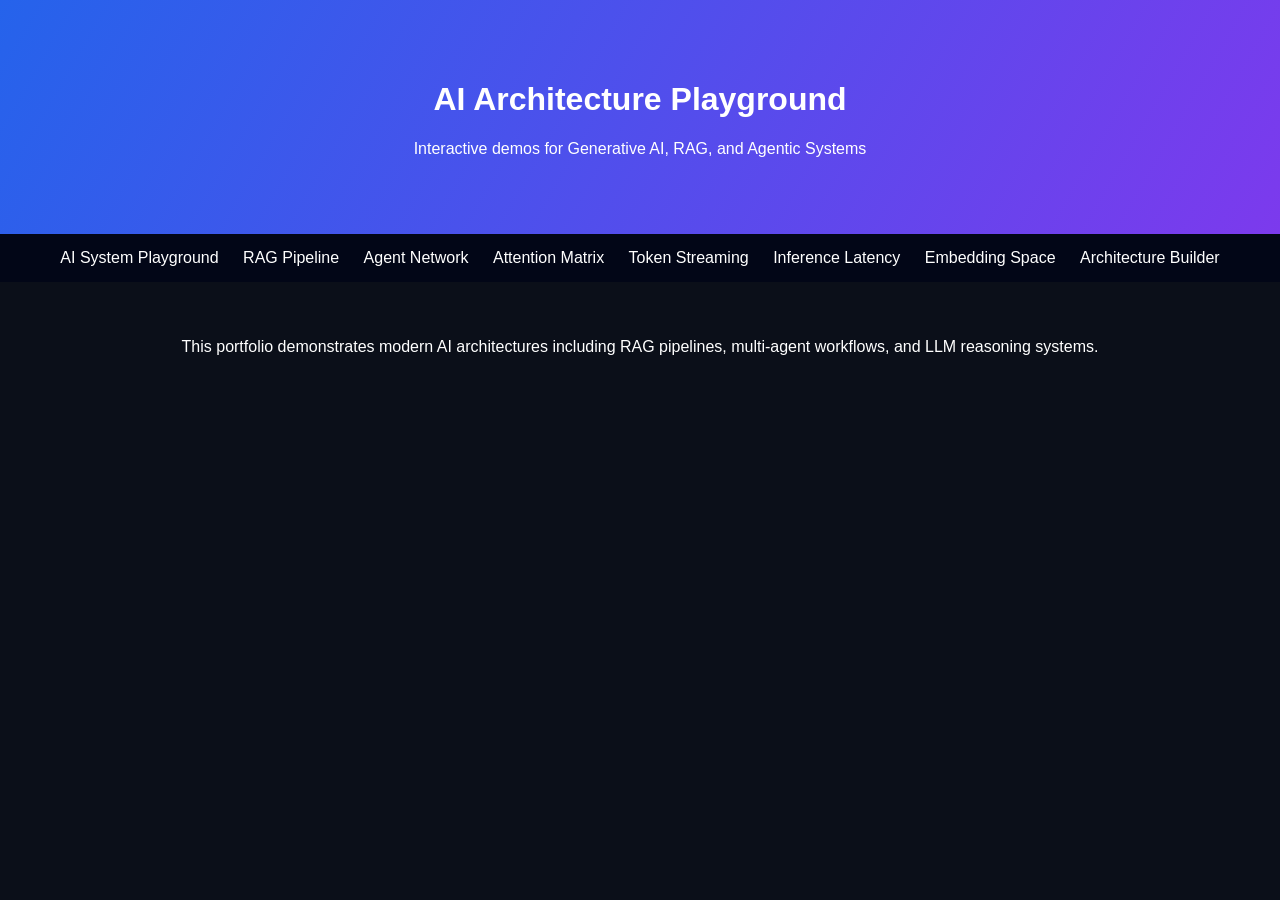
==== index.html @ c8fd13f8 "Add files via upload" ====
<!DOCTYPE html>
<html>
<head>
<meta charset="UTF-8">
<title>Biswadeep Sanyal | AI Architect Playground</title>
<style>
body{font-family:Arial;background:#0b0f19;color:white;text-align:center;margin:0}
header{padding:60px;background:linear-gradient(120deg,#2563eb,#7c3aed)}
nav{background:#020617;padding:15px}
nav a{color:white;margin:10px;text-decoration:none}
section{padding:40px}
</style>
</head>

<body>

<header>
<h1>AI Architecture Playground</h1>
<p>Interactive demos for Generative AI, RAG, and Agentic Systems</p>
</header>

<nav>
<a href="ai-playground.html">AI System Playground</a>
<a href="rag-animation.html">RAG Pipeline</a>
<a href="agent-network.html">Agent Network</a>
<a href="attention-matrix.html">Attention Matrix</a>
<a href="token-streaming.html">Token Streaming</a>
<a href="latency-simulator.html">Inference Latency</a>
<a href="embedding-visualization.html">Embedding Space</a>
<a href="architecture-builder.html">Architecture Builder</a>
</nav>

<section>
<p>This portfolio demonstrates modern AI architectures including RAG pipelines, 
multi-agent workflows, and LLM reasoning systems.</p>
</section>

</body>
</html>
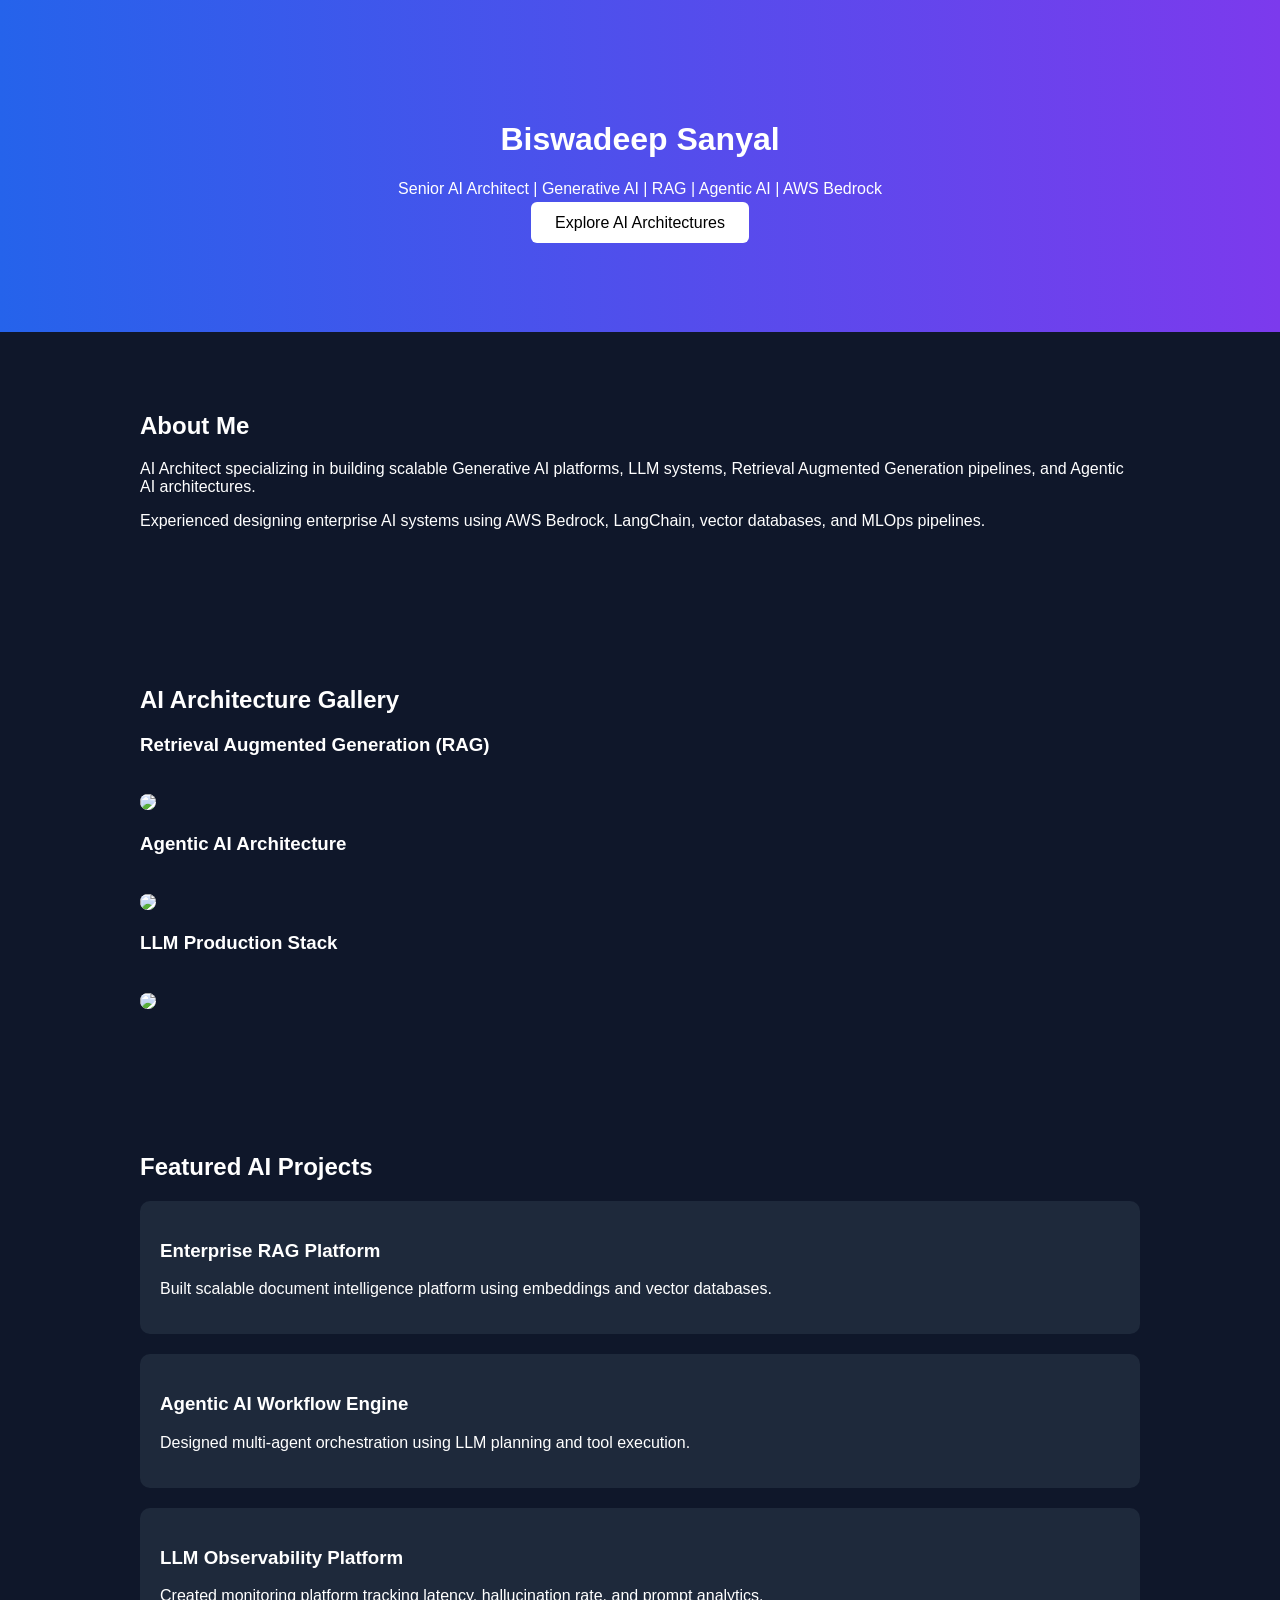
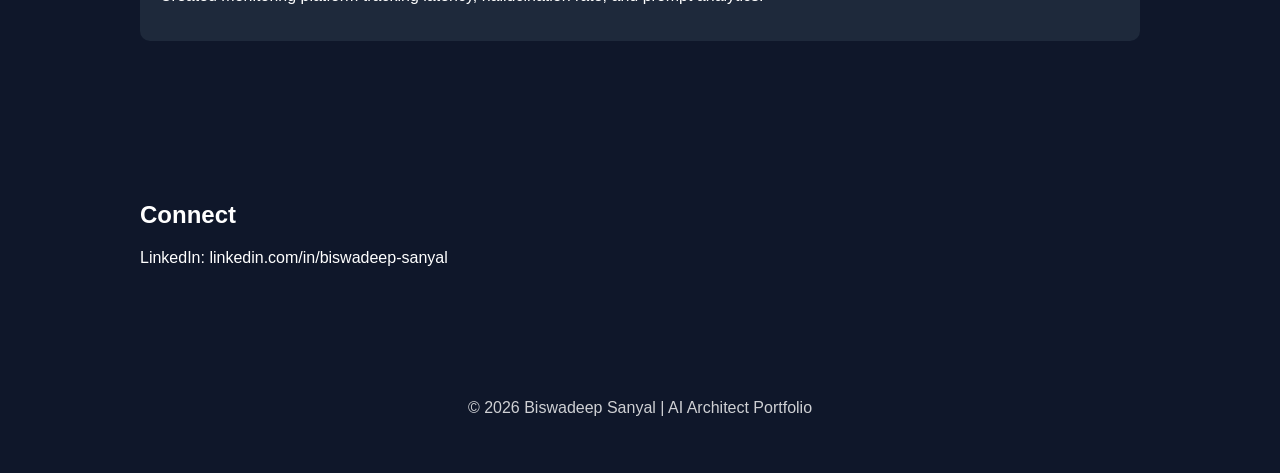
==== commit 907da84e: "Add files via upload" ====
--- a/index.html
+++ b/index.html
@@ -1,40 +1,81 @@
 
 <!DOCTYPE html>
-<html>
+<html lang="en">
 <head>
 <meta charset="UTF-8">
-<title>Biswadeep Sanyal | AI Architect Playground</title>
-<style>
-body{font-family:Arial;background:#0b0f19;color:white;text-align:center;margin:0}
-header{padding:60px;background:linear-gradient(120deg,#2563eb,#7c3aed)}
-nav{background:#020617;padding:15px}
-nav a{color:white;margin:10px;text-decoration:none}
-section{padding:40px}
-</style>
+<meta name="viewport" content="width=device-width, initial-scale=1.0">
+<title>Biswadeep Sanyal | AI Architect</title>
+<link rel="stylesheet" href="style.css">
 </head>
 
 <body>
 
 <header>
-<h1>AI Architecture Playground</h1>
-<p>Interactive demos for Generative AI, RAG, and Agentic Systems</p>
+<h1>Biswadeep Sanyal</h1>
+<p>Senior AI Architect | Generative AI | RAG | Agentic AI | AWS Bedrock</p>
+<a class="btn" href="#architectures">Explore AI Architectures</a>
 </header>
 
-<nav>
-<a href="ai-playground.html">AI System Playground</a>
-<a href="rag-animation.html">RAG Pipeline</a>
-<a href="agent-network.html">Agent Network</a>
-<a href="attention-matrix.html">Attention Matrix</a>
-<a href="token-streaming.html">Token Streaming</a>
-<a href="latency-simulator.html">Inference Latency</a>
-<a href="embedding-visualization.html">Embedding Space</a>
-<a href="architecture-builder.html">Architecture Builder</a>
-</nav>
+<section id="about">
+<h2>About Me</h2>
+<p>
+AI Architect specializing in building scalable Generative AI platforms,
+LLM systems, Retrieval Augmented Generation pipelines, and Agentic AI architectures.
+</p>
+<p>
+Experienced designing enterprise AI systems using AWS Bedrock, LangChain,
+vector databases, and MLOps pipelines.
+</p>
+</section>
 
-<section>
-<p>This portfolio demonstrates modern AI architectures including RAG pipelines, 
-multi-agent workflows, and LLM reasoning systems.</p>
+<section id="architectures">
+<h2>AI Architecture Gallery</h2>
+
+<div class="diagram">
+<h3>Retrieval Augmented Generation (RAG)</h3>
+<img src="assets/rag.svg">
+</div>
+
+<div class="diagram">
+<h3>Agentic AI Architecture</h3>
+<img src="assets/agentic.svg">
+</div>
+
+<div class="diagram">
+<h3>LLM Production Stack</h3>
+<img src="assets/llmstack.svg">
+</div>
+
 </section>
+
+<section id="projects">
+<h2>Featured AI Projects</h2>
+
+<div class="project">
+<h3>Enterprise RAG Platform</h3>
+<p>Built scalable document intelligence platform using embeddings and vector databases.</p>
+</div>
+
+<div class="project">
+<h3>Agentic AI Workflow Engine</h3>
+<p>Designed multi-agent orchestration using LLM planning and tool execution.</p>
+</div>
+
+<div class="project">
+<h3>LLM Observability Platform</h3>
+<p>Created monitoring platform tracking latency, hallucination rate, and prompt analytics.</p>
+</div>
+
+</section>
+
+<section id="contact">
+<h2>Connect</h2>
+<p>LinkedIn: linkedin.com/in/biswadeep-sanyal</p>
+</section>
+
+<footer>
+<p>© 2026 Biswadeep Sanyal | AI Architect Portfolio</p>
+</footer>
 
 </body>
 </html>
--- a/style.css
+++ b/style.css
@@ -0,0 +1,47 @@
+
+body{
+font-family: Arial, sans-serif;
+background:#0f172a;
+color:white;
+margin:0;
+}
+
+header{
+text-align:center;
+padding:100px 20px;
+background:linear-gradient(90deg,#2563eb,#7c3aed);
+}
+
+.btn{
+background:white;
+color:black;
+padding:12px 24px;
+text-decoration:none;
+border-radius:6px;
+}
+
+section{
+padding:60px;
+max-width:1000px;
+margin:auto;
+}
+
+.diagram img{
+width:100%;
+margin-top:20px;
+background:white;
+border-radius:8px;
+}
+
+.project{
+background:#1e293b;
+padding:20px;
+margin:20px 0;
+border-radius:10px;
+}
+
+footer{
+text-align:center;
+padding:40px;
+opacity:.8;
+}
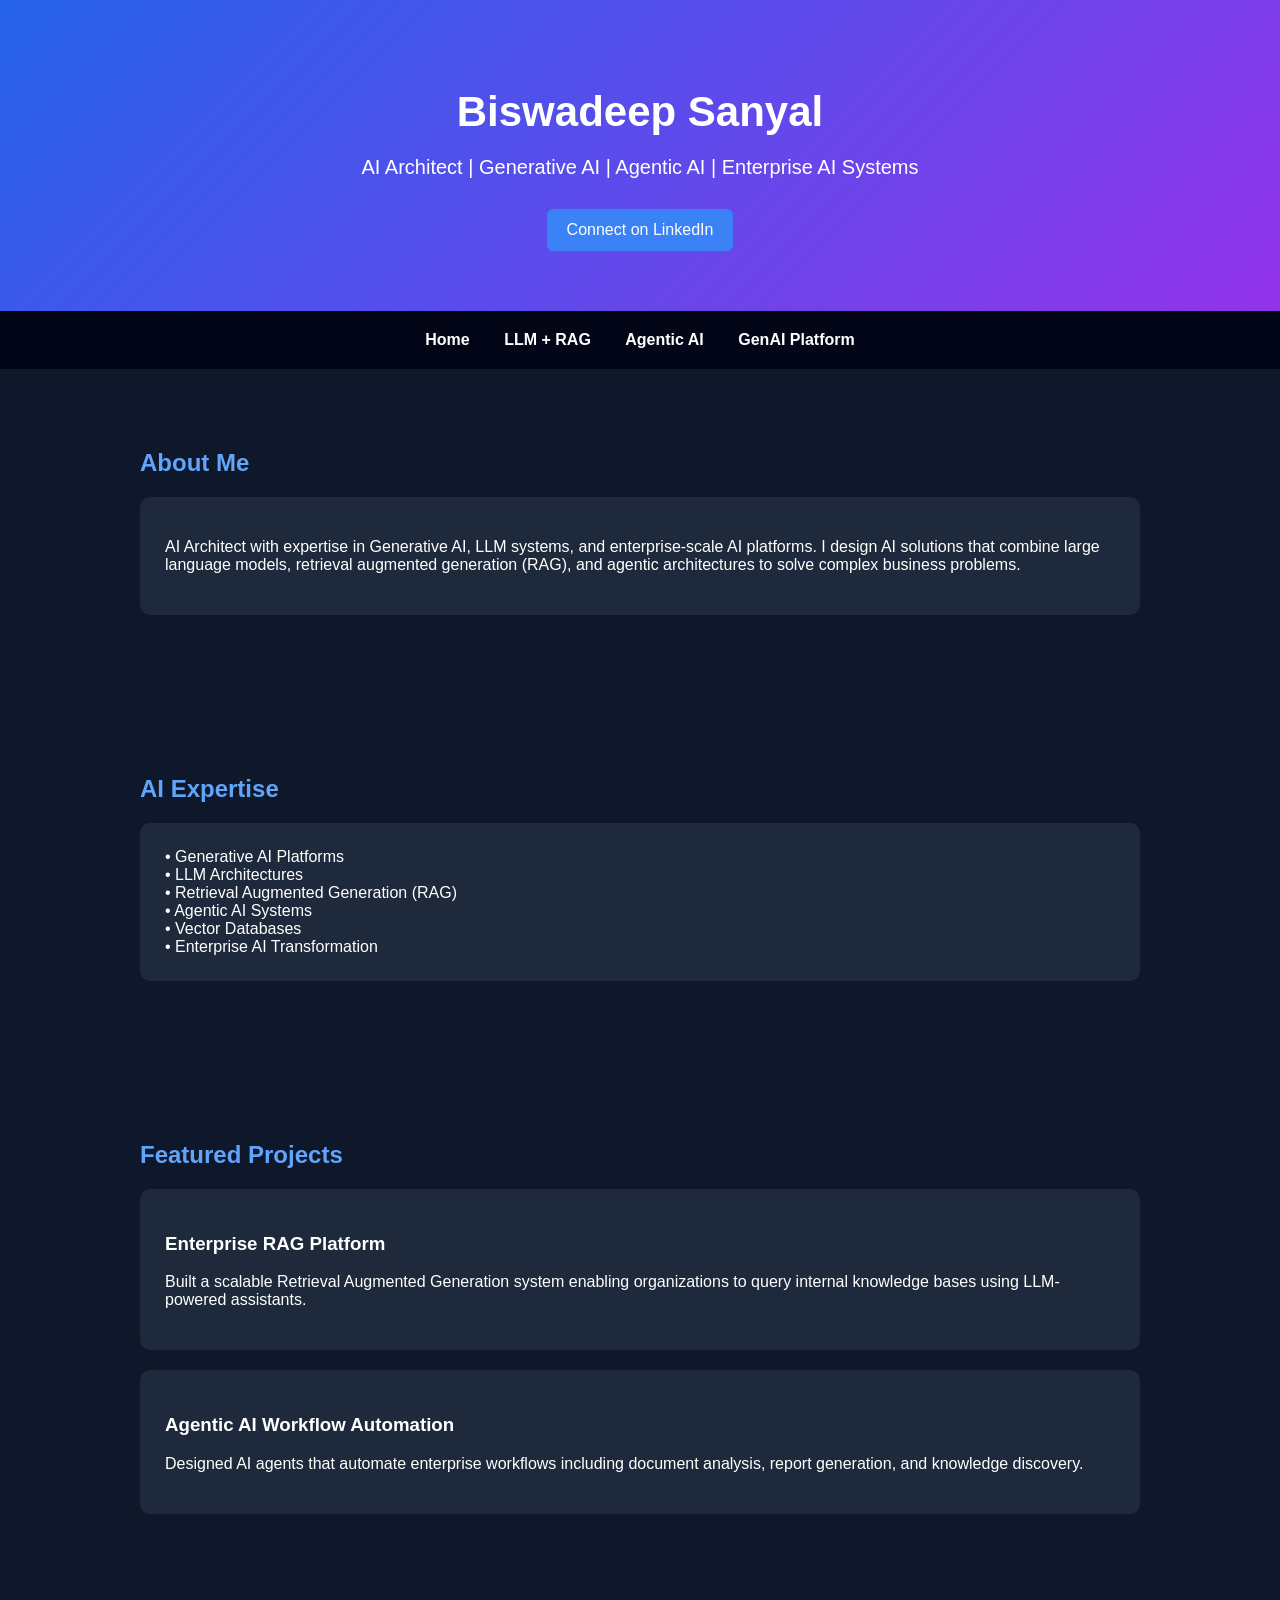
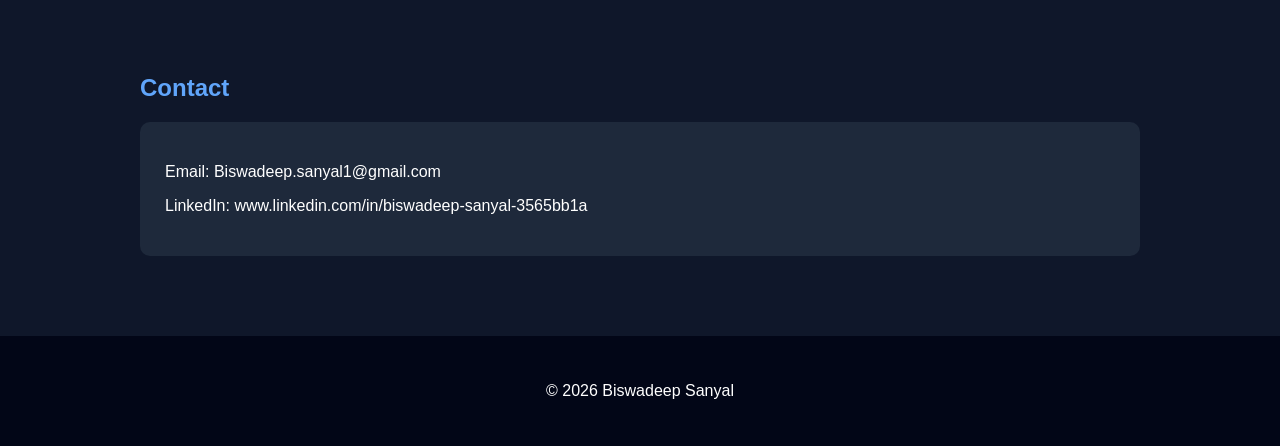
==== commit c54957a8: "Add files via upload" ====
--- a/index.html
+++ b/index.html
@@ -1,80 +1,182 @@
-
 <!DOCTYPE html>
 <html lang="en">
 <head>
 <meta charset="UTF-8">
 <meta name="viewport" content="width=device-width, initial-scale=1.0">
 <title>Biswadeep Sanyal | AI Architect</title>
-<link rel="stylesheet" href="style.css">
+
+<style>
+
+body{
+font-family: Arial, sans-serif;
+margin:0;
+background:#0f172a;
+color:white;
+}
+
+header{
+text-align:center;
+padding:60px 20px;
+background:linear-gradient(135deg,#2563eb,#9333ea);
+}
+
+header h1{
+font-size:42px;
+margin-bottom:10px;
+}
+
+header p{
+font-size:20px;
+}
+
+nav{
+text-align:center;
+padding:20px;
+background:#020617;
+}
+
+nav a{
+color:white;
+margin:15px;
+text-decoration:none;
+font-weight:bold;
+}
+
+section{
+padding:60px 20px;
+max-width:1000px;
+margin:auto;
+}
+
+h2{
+color:#60a5fa;
+margin-bottom:20px;
+}
+
+.card{
+background:#1e293b;
+padding:25px;
+margin-bottom:20px;
+border-radius:10px;
+}
+
+footer{
+text-align:center;
+padding:30px;
+background:#020617;
+}
+
+.button{
+display:inline-block;
+padding:12px 20px;
+margin-top:10px;
+background:#3b82f6;
+color:white;
+border-radius:6px;
+text-decoration:none;
+}
+
+</style>
 </head>
 
 <body>
 
 <header>
+
 <h1>Biswadeep Sanyal</h1>
-<p>Senior AI Architect | Generative AI | RAG | Agentic AI | AWS Bedrock</p>
-<a class="btn" href="#architectures">Explore AI Architectures</a>
+
+<p>AI Architect | Generative AI | Agentic AI | Enterprise AI Systems</p>
+
+<a class="button" href="https://linkedin.com/in/biswadeep-sanyal-3565bb1a">Connect on LinkedIn</a>
+
 </header>
 
-<section id="about">
+<nav>
+<a href="index.html">Home</a>
+<a href="rag-llm-architecture.html">LLM + RAG</a>
+<a href="agentic-multiagent-architecture.html">Agentic AI</a>
+<a href="enterprise-genai-platform.html">GenAI Platform</a>
+</nav>
+
+<section>
+
 <h2>About Me</h2>
+
+<div class="card">
+
 <p>
-AI Architect specializing in building scalable Generative AI platforms,
-LLM systems, Retrieval Augmented Generation pipelines, and Agentic AI architectures.
+AI Architect with expertise in Generative AI, LLM systems, and enterprise-scale AI platforms.
+I design AI solutions that combine large language models, retrieval augmented generation (RAG), 
+and agentic architectures to solve complex business problems.
 </p>
-<p>
-Experienced designing enterprise AI systems using AWS Bedrock, LangChain,
-vector databases, and MLOps pipelines.
-</p>
-</section>
 
-<section id="architectures">
-<h2>AI Architecture Gallery</h2>
-
-<div class="diagram">
-<h3>Retrieval Augmented Generation (RAG)</h3>
-<img src="assets/rag.svg">
-</div>
-
-<div class="diagram">
-<h3>Agentic AI Architecture</h3>
-<img src="assets/agentic.svg">
-</div>
-
-<div class="diagram">
-<h3>LLM Production Stack</h3>
-<img src="assets/llmstack.svg">
 </div>
 
 </section>
 
-<section id="projects">
-<h2>Featured AI Projects</h2>
+<section>
 
-<div class="project">
-<h3>Enterprise RAG Platform</h3>
-<p>Built scalable document intelligence platform using embeddings and vector databases.</p>
-</div>
+<h2>AI Expertise</h2>
 
-<div class="project">
-<h3>Agentic AI Workflow Engine</h3>
-<p>Designed multi-agent orchestration using LLM planning and tool execution.</p>
-</div>
+<div class="card">
 
-<div class="project">
-<h3>LLM Observability Platform</h3>
-<p>Created monitoring platform tracking latency, hallucination rate, and prompt analytics.</p>
+• Generative AI Platforms<br>
+• LLM Architectures<br>
+• Retrieval Augmented Generation (RAG)<br>
+• Agentic AI Systems<br>
+• Vector Databases<br>
+• Enterprise AI Transformation
+
 </div>
 
 </section>
 
-<section id="contact">
-<h2>Connect</h2>
-<p>LinkedIn: linkedin.com/in/biswadeep-sanyal</p>
+<section>
+
+<h2>Featured Projects</h2>
+
+<div class="card">
+
+<h3>Enterprise RAG Platform</h3>
+
+<p>
+Built a scalable Retrieval Augmented Generation system enabling organizations 
+to query internal knowledge bases using LLM-powered assistants.
+</p>
+
+</div>
+
+<div class="card">
+
+<h3>Agentic AI Workflow Automation</h3>
+
+<p>
+Designed AI agents that automate enterprise workflows including 
+document analysis, report generation, and knowledge discovery.
+</p>
+
+</div>
+
+</section>
+
+<section>
+
+<h2>Contact</h2>
+
+<div class="card">
+
+<p>Email: Biswadeep.sanyal1@gmail.com</p>
+
+<p>LinkedIn: www.linkedin.com/in/biswadeep-sanyal-3565bb1a</p>
+
+</div>
+
 </section>
 
 <footer>
-<p>© 2026 Biswadeep Sanyal | AI Architect Portfolio</p>
+
+<p>© 2026 Biswadeep Sanyal</p>
+
 </footer>
 
 </body>
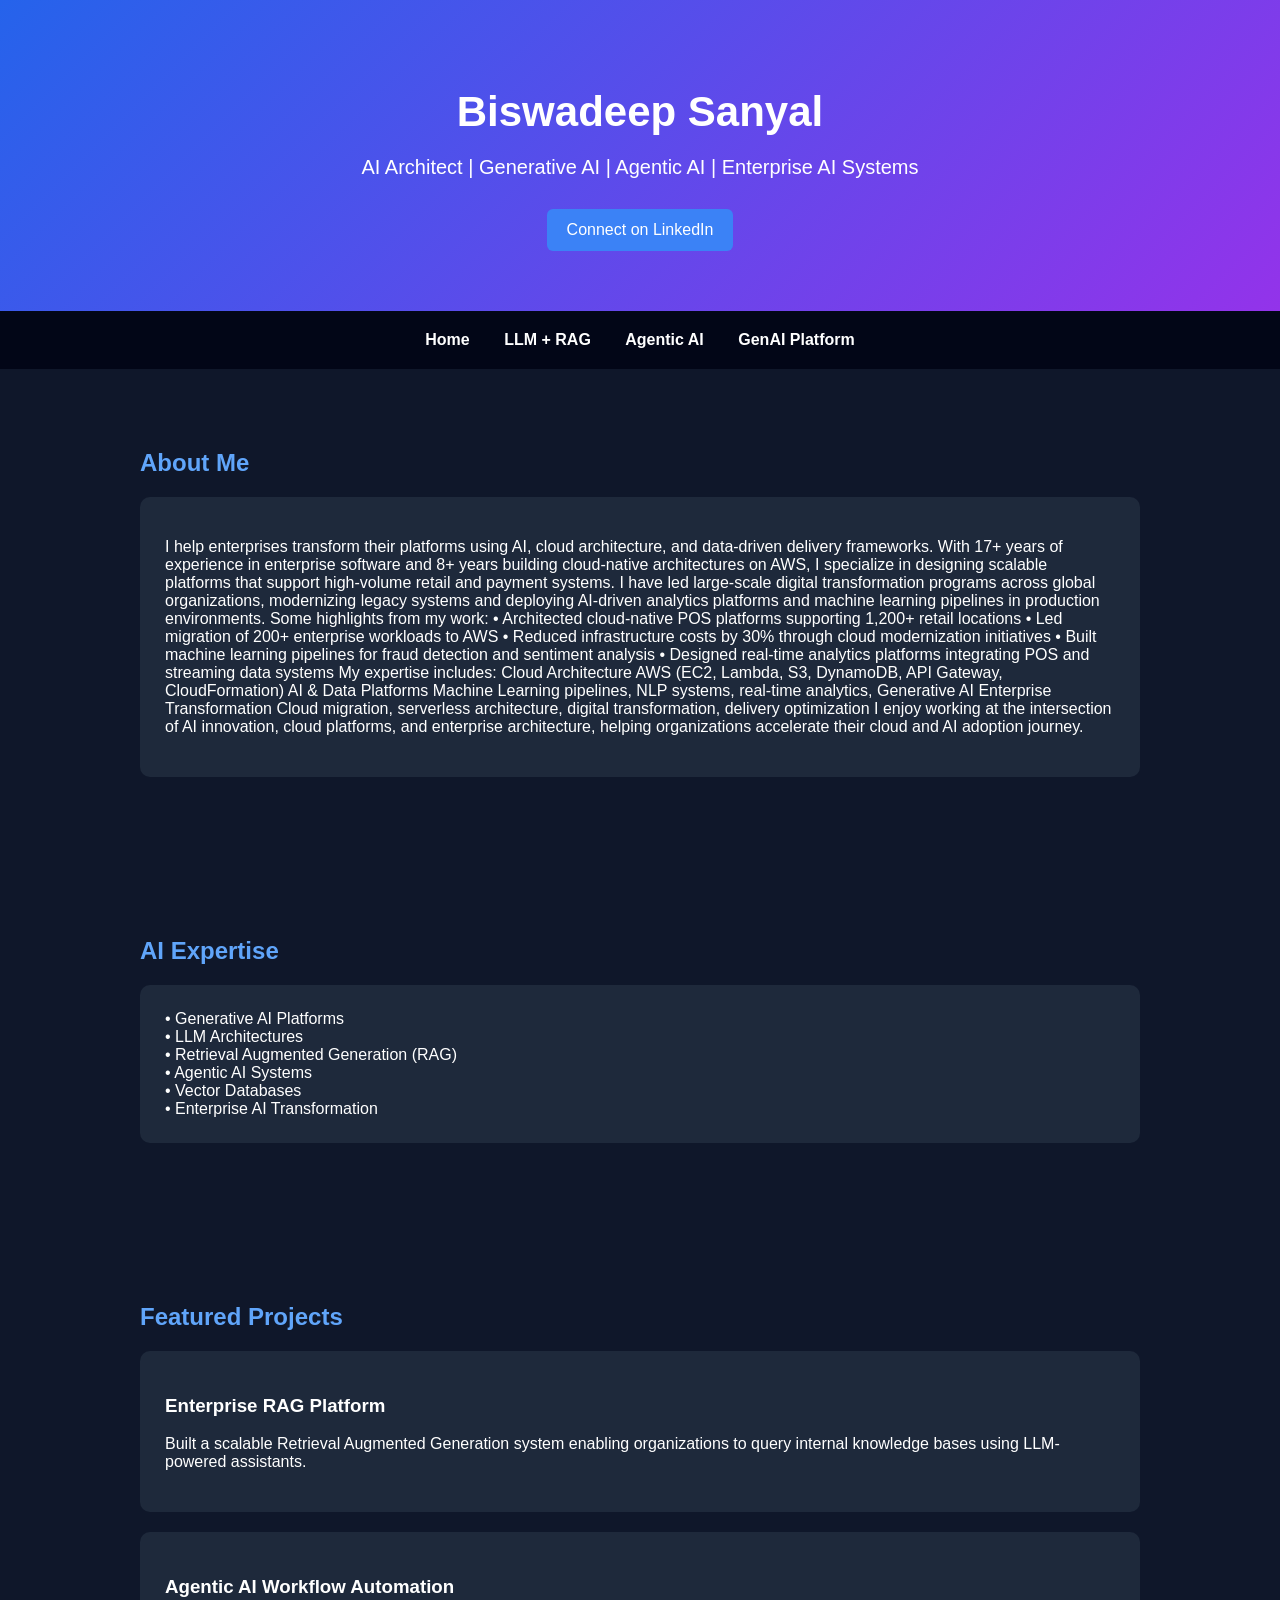
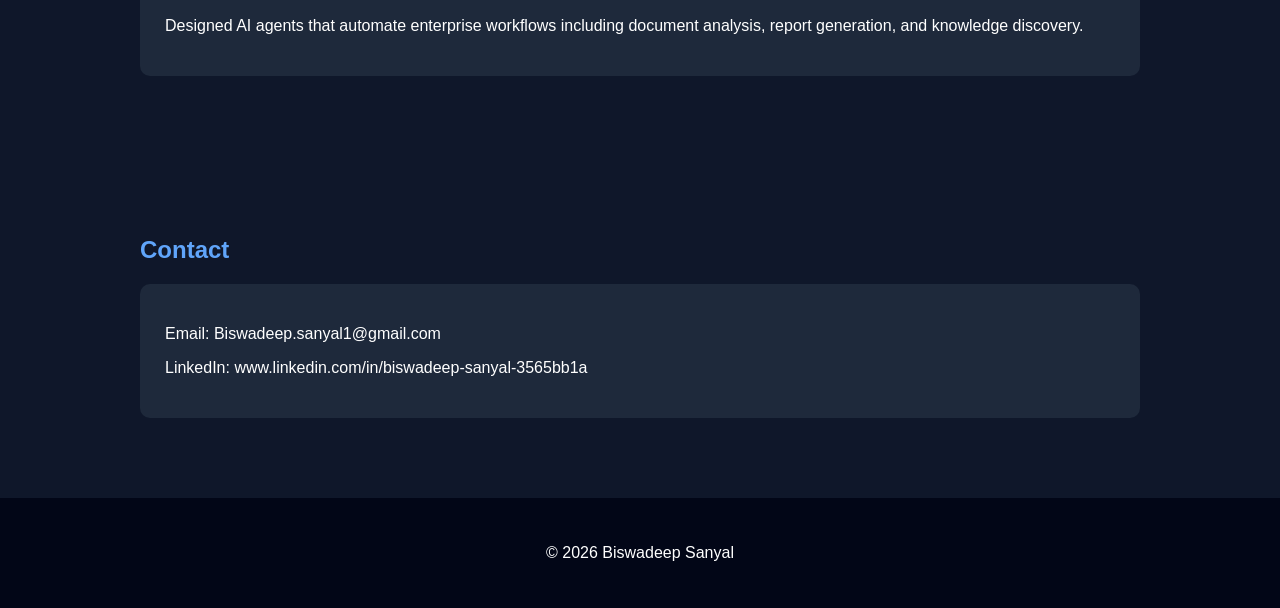
==== commit 95bb7896: "Update index.html" ====
--- a/index.html
+++ b/index.html
@@ -3,7 +3,7 @@
 <head>
 <meta charset="UTF-8">
 <meta name="viewport" content="width=device-width, initial-scale=1.0">
-<title>Biswadeep Sanyal | AI Architect</title>
+<title>AI / GenAI Transformation Leader | Principal Customer Success Specialist | Enterprise AIArchitect</title>
 
 <style>
 
@@ -105,9 +105,23 @@
 <div class="card">
 
 <p>
-AI Architect with expertise in Generative AI, LLM systems, and enterprise-scale AI platforms.
-I design AI solutions that combine large language models, retrieval augmented generation (RAG), 
-and agentic architectures to solve complex business problems.
+I help enterprises transform their platforms using AI, cloud architecture, and data-driven delivery frameworks.
+With 17+ years of experience in enterprise software and 8+ years building cloud-native architectures on AWS, I specialize in designing scalable platforms that support high-volume retail and payment systems.
+I have led large-scale digital transformation programs across global organizations, modernizing legacy systems and deploying AI-driven analytics platforms and machine learning pipelines in production environments.
+Some highlights from my work:
+• Architected cloud-native POS platforms supporting 1,200+ retail locations
+• Led migration of 200+ enterprise workloads to AWS
+• Reduced infrastructure costs by 30% through cloud modernization initiatives
+• Built machine learning pipelines for fraud detection and sentiment analysis
+• Designed real-time analytics platforms integrating POS and streaming data systems
+My expertise includes:
+Cloud Architecture
+AWS (EC2, Lambda, S3, DynamoDB, API Gateway, CloudFormation)
+AI & Data Platforms
+Machine Learning pipelines, NLP systems, real-time analytics, Generative AI
+Enterprise Transformation
+Cloud migration, serverless architecture, digital transformation, delivery optimization
+I enjoy working at the intersection of AI innovation, cloud platforms, and enterprise architecture, helping organizations accelerate their cloud and AI adoption journey.
 </p>
 
 </div>
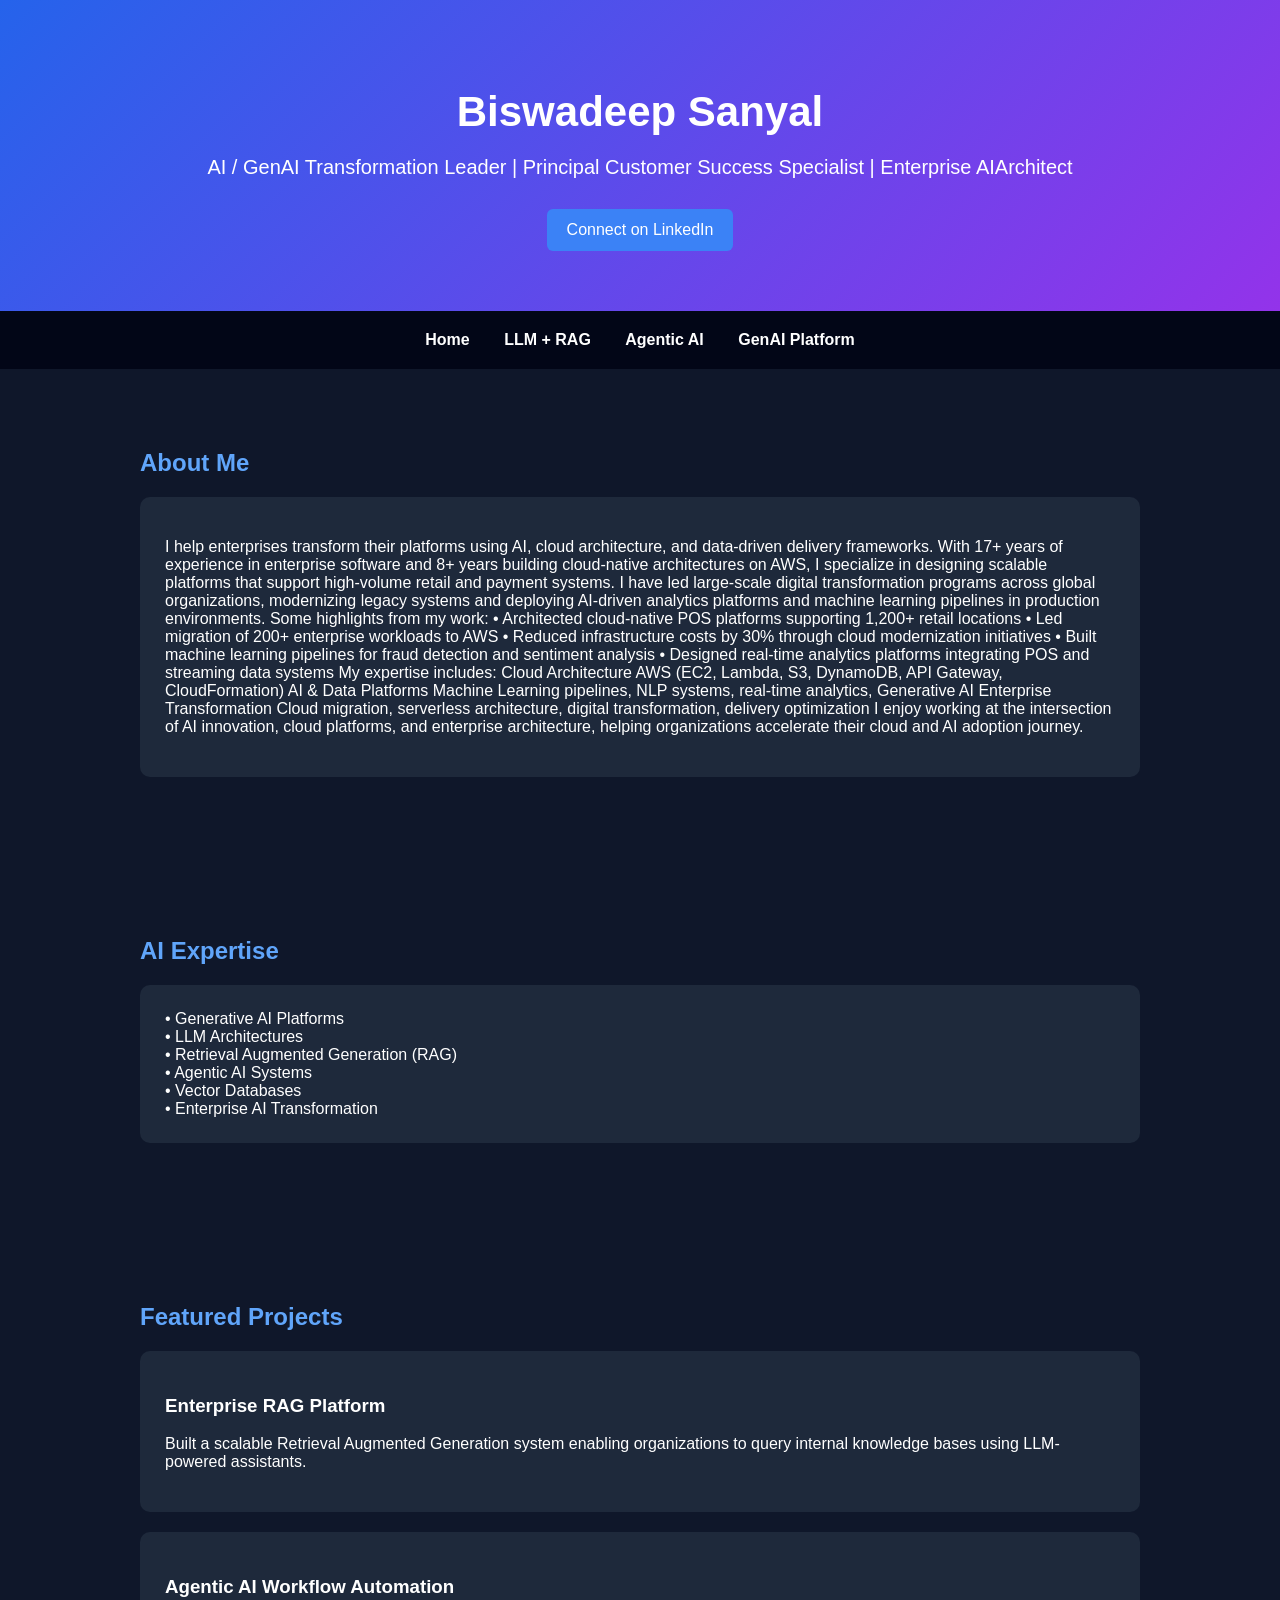
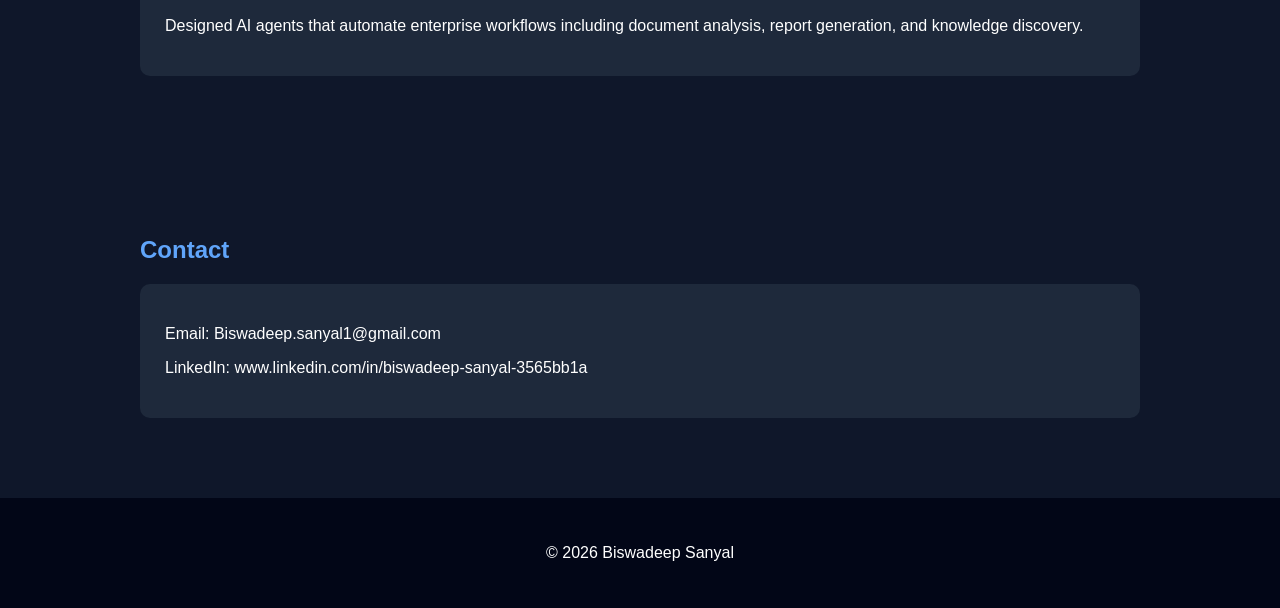
==== commit a6997033: "Update index.html" ====
--- a/index.html
+++ b/index.html
@@ -85,7 +85,7 @@
 
 <h1>Biswadeep Sanyal</h1>
 
-<p>AI Architect | Generative AI | Agentic AI | Enterprise AI Systems</p>
+<p>AI / GenAI Transformation Leader | Principal Customer Success Specialist | Enterprise AIArchitect</p>
 
 <a class="button" href="https://linkedin.com/in/biswadeep-sanyal-3565bb1a">Connect on LinkedIn</a>
 
